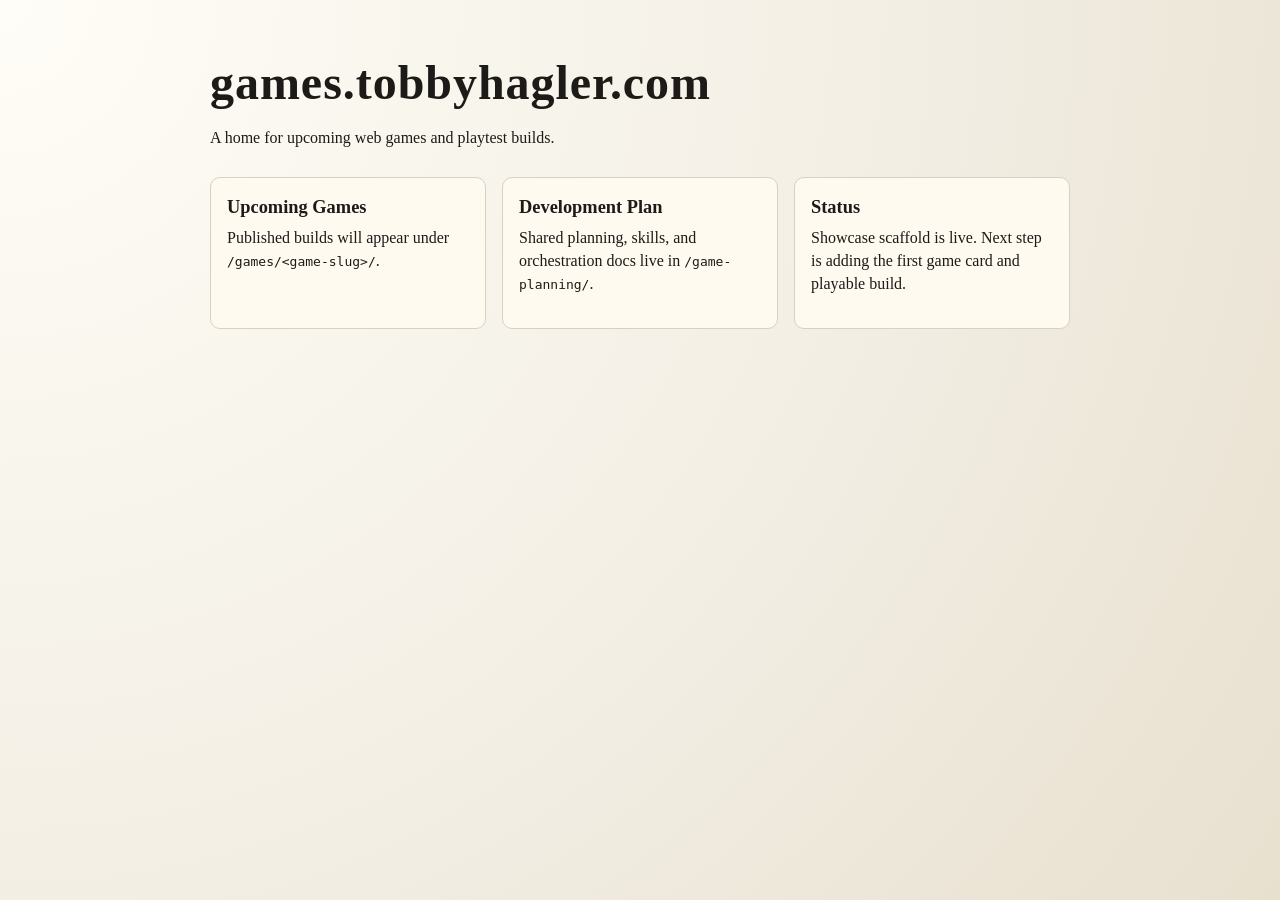
==== index.html @ 14748b6c "feat: scaffold showcase site structure" ====
<!doctype html>
<html lang="en">
<head>
  <meta charset="utf-8" />
  <meta name="viewport" content="width=device-width, initial-scale=1" />
  <title>games.tobbyhagler.com</title>
  <style>
    :root {
      --bg: #f3efe5;
      --ink: #1c1b18;
      --accent: #005f73;
      --card: #fffaf0;
      --line: #d8d1c0;
    }

    * { box-sizing: border-box; }

    body {
      margin: 0;
      font-family: Georgia, "Times New Roman", serif;
      background: radial-gradient(circle at top left, #fffdf7 0%, var(--bg) 55%, #e8e0cf 100%);
      color: var(--ink);
      min-height: 100vh;
      line-height: 1.45;
    }

    main {
      max-width: 900px;
      margin: 0 auto;
      padding: 3rem 1.25rem;
    }

    h1 {
      margin: 0 0 0.5rem;
      font-size: clamp(2rem, 4vw, 3rem);
      letter-spacing: 0.02em;
    }

    p { margin-top: 0.25rem; }

    .grid {
      display: grid;
      grid-template-columns: repeat(auto-fit, minmax(220px, 1fr));
      gap: 1rem;
      margin-top: 1.75rem;
    }

    .card {
      background: var(--card);
      border: 1px solid var(--line);
      border-radius: 10px;
      padding: 1rem;
    }

    .card h2 {
      margin: 0 0 0.35rem;
      font-size: 1.15rem;
    }

    a {
      color: var(--accent);
      text-decoration-thickness: 2px;
      text-underline-offset: 2px;
    }
  </style>
</head>
<body>
  <main>
    <h1>games.tobbyhagler.com</h1>
    <p>A home for upcoming web games and playtest builds.</p>

    <section class="grid" aria-label="Game collection">
      <article class="card">
        <h2>Upcoming Games</h2>
        <p>Published builds will appear under <code>/games/&lt;game-slug&gt;/</code>.</p>
      </article>
      <article class="card">
        <h2>Development Plan</h2>
        <p>Shared planning, skills, and orchestration docs live in <code>/game-planning/</code>.</p>
      </article>
      <article class="card">
        <h2>Status</h2>
        <p>Showcase scaffold is live. Next step is adding the first game card and playable build.</p>
      </article>
    </section>
  </main>
</body>
</html>
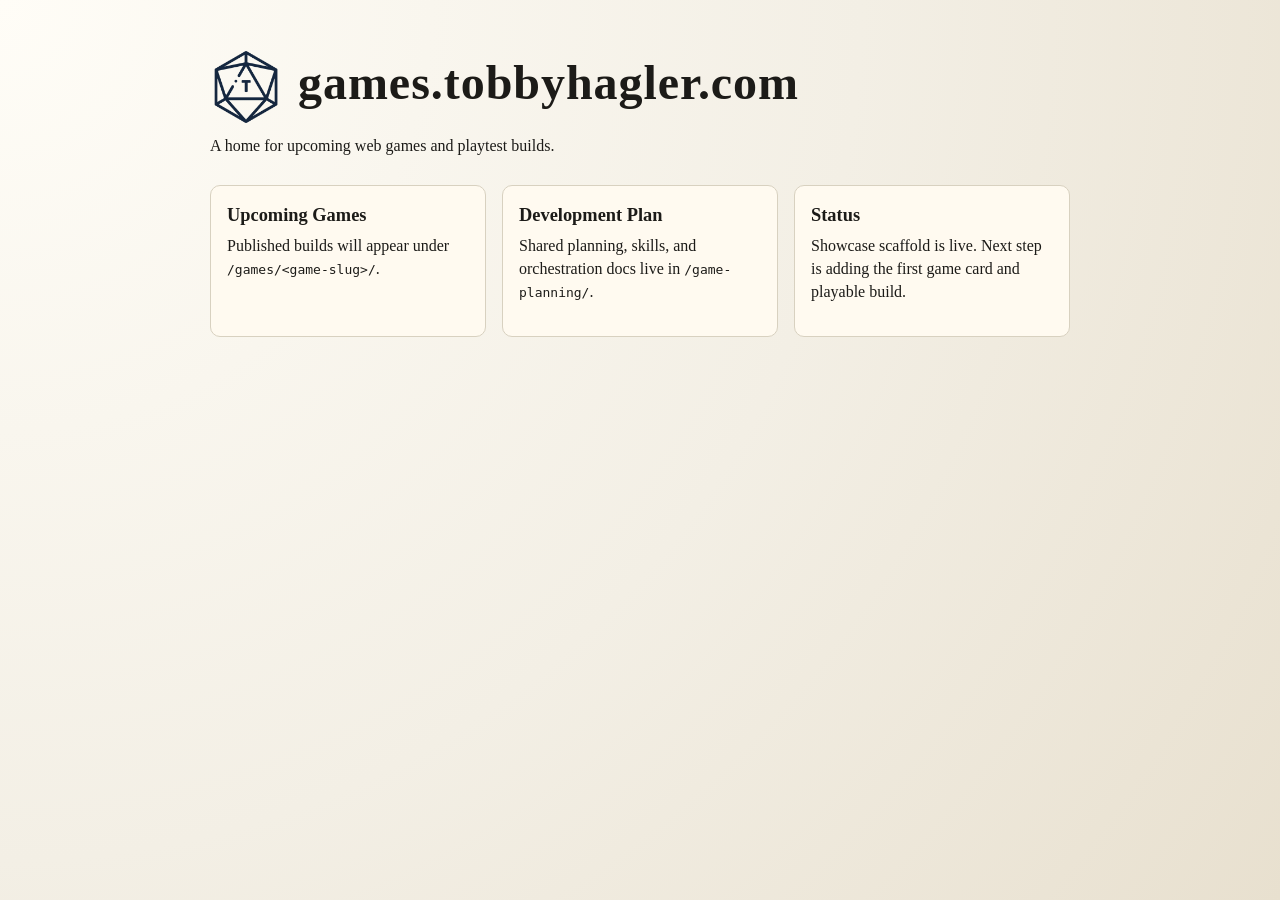
==== commit 8370e478: "feat: add d20 brand logo to showcase homepage" ====
--- a/index.html
+++ b/index.html
@@ -4,6 +4,7 @@
   <meta charset="utf-8" />
   <meta name="viewport" content="width=device-width, initial-scale=1" />
   <title>games.tobbyhagler.com</title>
+  <link rel="icon" type="image/png" href="/public/images/tobbyhagler-logo-navy.png" />
   <style>
     :root {
       --bg: #f3efe5;
@@ -36,6 +37,19 @@
       letter-spacing: 0.02em;
     }
 
+    .brand {
+      align-items: center;
+      display: flex;
+      gap: 1rem;
+      margin-bottom: 0.5rem;
+    }
+
+    .brand img {
+      width: 72px;
+      height: 72px;
+      object-fit: contain;
+    }
+
     p { margin-top: 0.25rem; }
 
     .grid {
@@ -66,7 +80,10 @@
 </head>
 <body>
   <main>
-    <h1>games.tobbyhagler.com</h1>
+    <div class="brand">
+      <img src="/public/images/tobbyhagler-logo-navy.png" alt="Tobby Hagler d20 logo" width="512" height="512" />
+      <h1>games.tobbyhagler.com</h1>
+    </div>
     <p>A home for upcoming web games and playtest builds.</p>
 
     <section class="grid" aria-label="Game collection">
